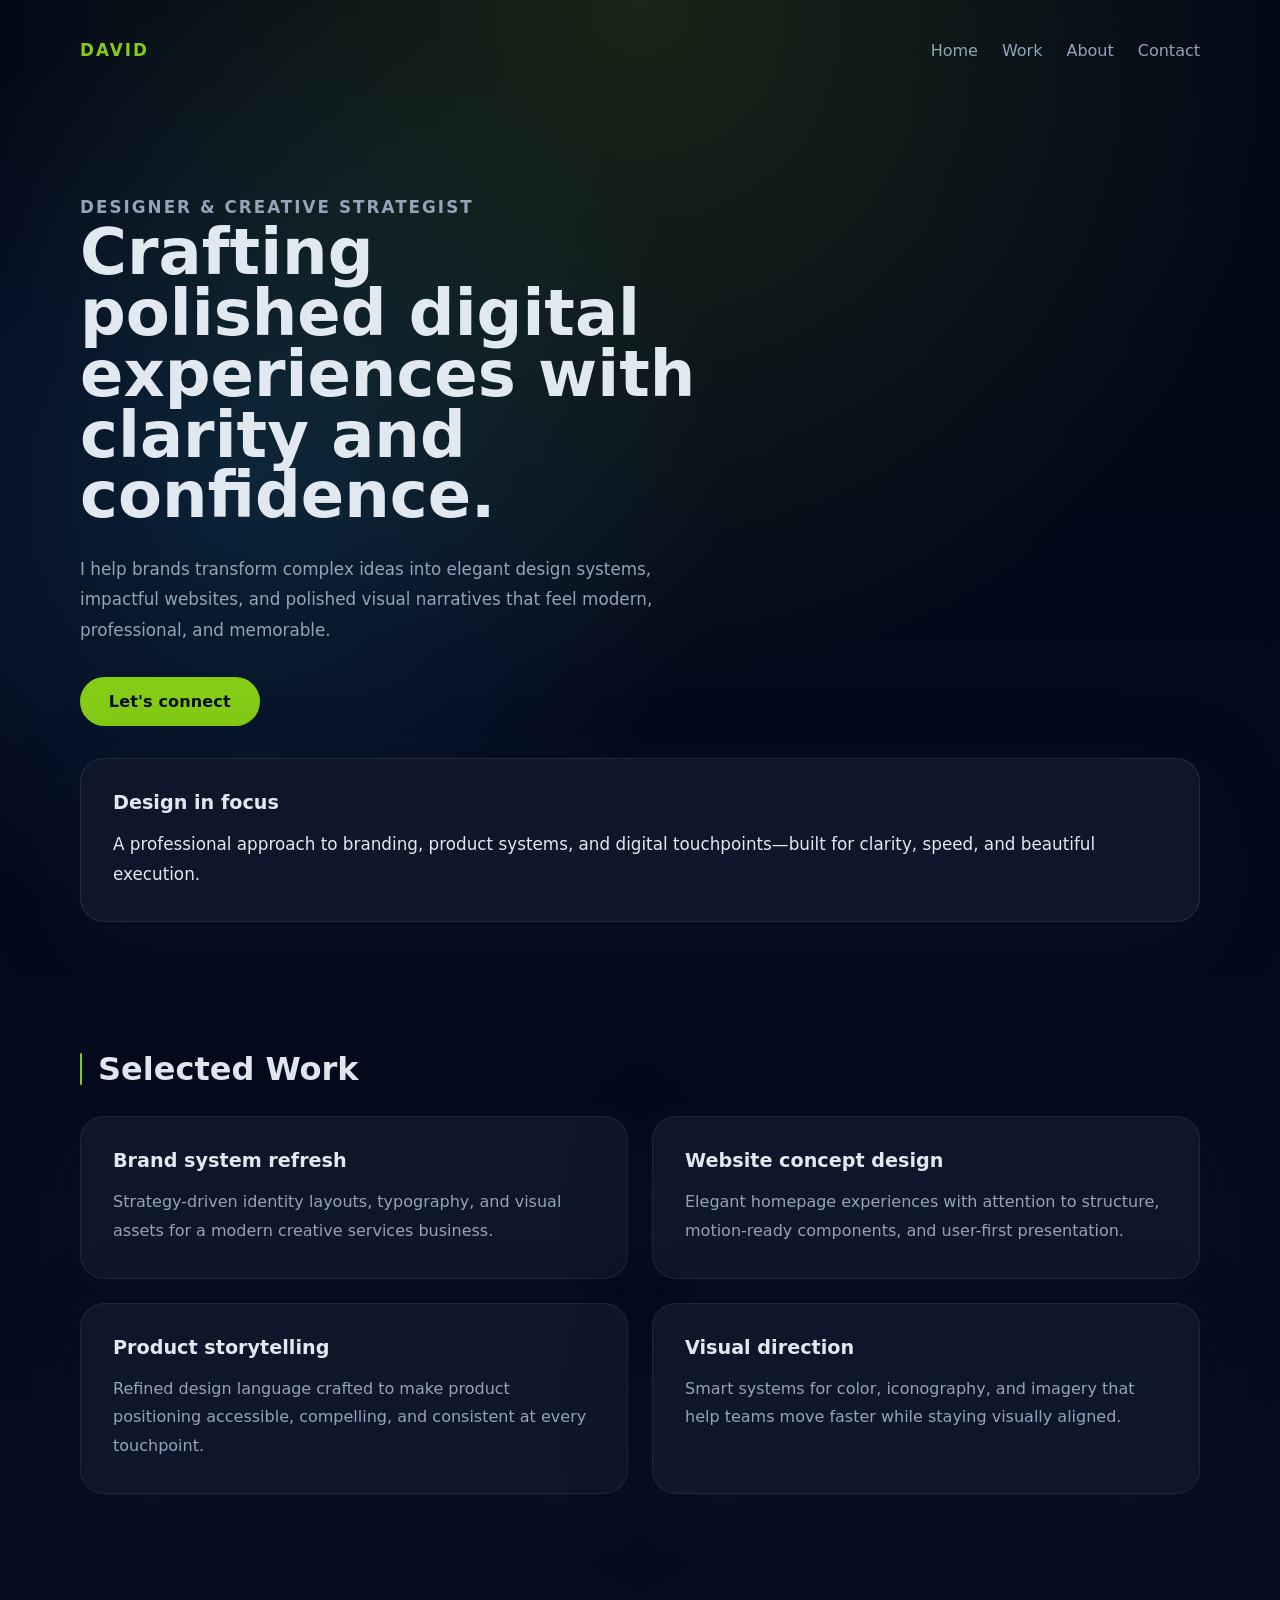
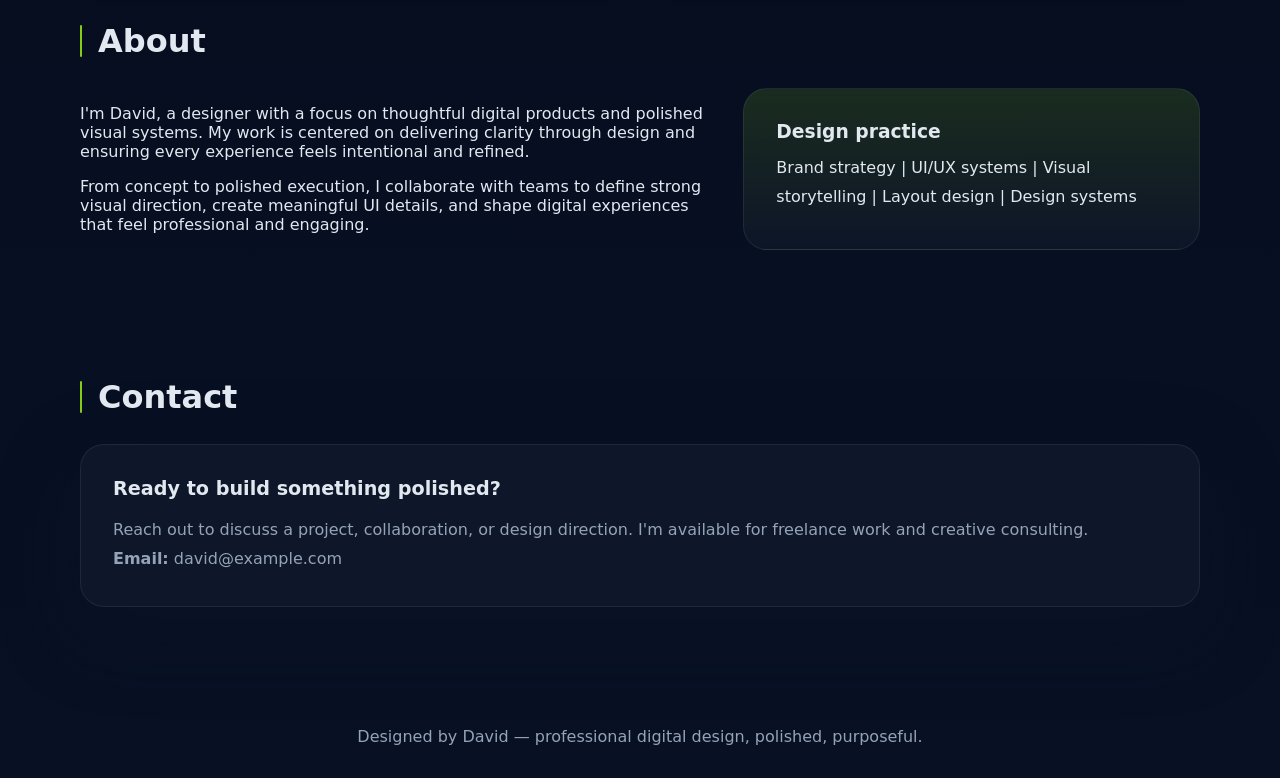
==== index.html @ 82d0fe68 "first commit" ====
<!DOCTYPE html>
<html lang="en">
  <head>
    <meta charset="UTF-8" />
    <meta name="viewport" content="width=device-width, initial-scale=1.0" />
    <title>David | Designer</title>
    <link rel="stylesheet" href="assets/css/style.css" />
  </head>
  <body>
    <header class="container header">
      <nav class="nav">
        <span class="brand">DAVID</span>
        <div class="nav-links">
          <a href="index.html">Home</a>
          <a href="work.html">Work</a>
          <a href="about.html">About</a>
          <a href="contact.html">Contact</a>
        </div>
      </nav>
    </header>

    <main class="container">
      <section class="hero">
        <div class="hero-copy">
          <p class="brand">Designer & creative strategist</p>
          <h1>Crafting polished digital experiences with clarity and confidence.</h1>
          <p>
            I help brands transform complex ideas into elegant design systems, impactful websites, and polished visual narratives that feel modern, professional, and memorable.
          </p>
          <a class="button-primary" href="#contact">Let's connect</a>
        </div>

        <aside class="hero-panel">
          <h2>Design in focus</h2>
          <p>
            A professional approach to branding, product systems, and digital touchpoints—built for clarity, speed, and beautiful execution.
          </p>
        </aside>
      </section>

      <section id="work" class="section">
        <div class="section-title">
          <span></span>
          <h2>Selected Work</h2>
        </div>
        <div class="cards grid-2">
          <article class="card">
            <h3>Brand system refresh</h3>
            <p>
              Strategy-driven identity layouts, typography, and visual assets for a modern creative services business.
            </p>
          </article>
          <article class="card">
            <h3>Website concept design</h3>
            <p>
              Elegant homepage experiences with attention to structure, motion-ready components, and user-first presentation.
            </p>
          </article>
          <article class="card">
            <h3>Product storytelling</h3>
            <p>
              Refined design language crafted to make product positioning accessible, compelling, and consistent at every touchpoint.
            </p>
          </article>
          <article class="card">
            <h3>Visual direction</h3>
            <p>
              Smart systems for color, iconography, and imagery that help teams move faster while staying visually aligned.
            </p>
          </article>
        </div>
      </section>

      <section id="about" class="section">
        <div class="section-title">
          <span></span>
          <h2>About</h2>
        </div>
        <div class="about-grid">
          <div class="about-copy">
            <p>
              I'm David, a designer with a focus on thoughtful digital products and polished visual systems. My work is centered on delivering clarity through design and ensuring every experience feels intentional and refined.
            </p>
            <p>
              From concept to polished execution, I collaborate with teams to define strong visual direction, create meaningful UI details, and shape digital experiences that feel professional and engaging.
            </p>
          </div>
          <div class="profile-panel">
            <h3>Design practice</h3>
            <p>
              Brand strategy | UI/UX systems | Visual storytelling | Layout design | Design systems
            </p>
          </div>
        </div>
      </section>

      <section id="contact" class="section">
        <div class="section-title">
          <span></span>
          <h2>Contact</h2>
        </div>
        <div class="card">
          <h3>Ready to build something polished?</h3>
          <p>
            Reach out to discuss a project, collaboration, or design direction. I'm available for freelance work and creative consulting.
          </p>
          <p>
            <strong>Email:</strong> david@example.com
          </p>
        </div>
      </section>
    </main>

    <footer class="container">
      <p>Designed by David — professional digital design, polished, purposeful.</p>
    </footer>
  </body>
</html>
---- assets/css/style.css ----
:root {
  --bg: #0f172a;
  --panel: rgba(15, 23, 42, 0.96);
  --text: #e2e8f0;
  --muted: #94a3b8;
  --accent: #84cc16;
  --accent-strong: #d9f99d;
  --shadow: 0 24px 80px rgba(15, 23, 42, 0.35);
  --radius: 24px;
  font-family: Inter, ui-sans-serif, system-ui, -apple-system, BlinkMacSystemFont, "Segoe UI", sans-serif;
}

* {
  box-sizing: border-box;
}

html {
  scroll-behavior: smooth;
}

body {
  margin: 0;
  min-height: 100vh;
  background: radial-gradient(circle at top, rgba(132, 204, 22, 0.16), transparent 28%),
    radial-gradient(circle at 20% 20%, rgba(56, 189, 248, 0.14), transparent 22%),
    linear-gradient(180deg, #020617 0%, #081124 100%);
  color: var(--text);
}

img {
  max-width: 100%;
  display: block;
}

a {
  color: inherit;
  text-decoration: none;
}

.container {
  width: min(1120px, calc(100% - 2rem));
  margin: 0 auto;
}

.header {
  padding: 2.5rem 0 1.5rem;
}

.nav {
  display: flex;
  justify-content: space-between;
  align-items: center;
  gap: 1rem;
}

.brand {
  font-size: 1.05rem;
  letter-spacing: 0.12em;
  text-transform: uppercase;
  color: var(--accent);
  font-weight: 700;
}

.nav-links {
  display: flex;
  align-items: center;
  gap: 1.5rem;
  color: var(--muted);
}

.nav-links a:hover {
  color: var(--text);
}

.hero {
  display: grid;
  gap: 2rem;
  padding: 5rem 0 4rem;
}

.hero-copy {
  max-width: 620px;
}

.hero h1 {
  margin: 0;
  font-size: clamp(3rem, 5vw, 4.5rem);
  line-height: 0.95;
}

.hero p {
  margin: 1.75rem 0 0;
  font-size: 1.05rem;
  line-height: 1.8;
  color: var(--muted);
}

.button-primary {
  display: inline-flex;
  align-items: center;
  justify-content: center;
  margin-top: 2rem;
  padding: 0.95rem 1.8rem;
  border-radius: 999px;
  background: var(--accent);
  color: #071014;
  font-weight: 700;
  letter-spacing: 0.01em;
  transition: transform 0.25s ease, box-shadow 0.25s ease;
}

.button-primary:hover {
  transform: translateY(-2px);
  box-shadow: 0 18px 45px rgba(132, 204, 22, 0.24);
}

.hero-panel {
  padding: 2rem;
  background: var(--panel);
  border: 1px solid rgba(148, 163, 184, 0.15);
  border-radius: var(--radius);
  box-shadow: var(--shadow);
}

.hero-panel h2 {
  margin: 0 0 1rem;
  font-size: 1.2rem;
}

.hero-panel p {
  margin: 0;
  color: var(--text);
  line-height: 1.75;
}

.section {
  padding: 4rem 0;
}

.section-title {
  display: flex;
  align-items: center;
  gap: 1rem;
  margin-bottom: 1.75rem;
}

.section-title span {
  display: inline-flex;
  width: 2px;
  height: 2rem;
  background: var(--accent);
  border-radius: 999px;
}

.section-title h2 {
  margin: 0;
  font-size: 2rem;
}

.cards {
  display: grid;
  gap: 1.5rem;
}

.card {
  padding: 2rem;
  background: var(--panel);
  border: 1px solid rgba(148, 163, 184, 0.12);
  border-radius: var(--radius);
  box-shadow: var(--shadow);
}

.card h3 {
  margin: 0 0 1rem;
  font-size: 1.2rem;
}

.card p {
  margin: 0;
  color: var(--muted);
  line-height: 1.8;
}

.grid-2 {
  display: grid;
  gap: 1.5rem;
  grid-template-columns: repeat(2, minmax(0, 1fr));
}

.about-grid {
  display: grid;
  gap: 1.5rem;
  grid-template-columns: 1.4fr 1fr;
}

.about-copy p {
  margin-top: 1rem;
}

.profile-panel {
  padding: 2rem;
  background: linear-gradient(180deg, rgba(132, 204, 22, 0.16), rgba(15, 23, 42, 0.82));
  border-radius: var(--radius);
  border: 1px solid rgba(148, 163, 184, 0.12);
}

.profile-panel h3,
.profile-panel p {
  margin: 0;
}

.profile-panel h3 {
  margin-bottom: 0.75rem;
}

.profile-panel p {
  color: var(--text);
  line-height: 1.8;
}

footer {
  padding: 3.5rem 0 2rem;
  color: var(--muted);
}

footer p {
  margin: 0;
  text-align: center;
}

@media (max-width: 860px) {
  .hero,
  .about-grid,
  .grid-2 {
    grid-template-columns: 1fr;
  }
}

@media (max-width: 640px) {
  .nav {
    flex-wrap: wrap;
    justify-content: center;
  }

  .nav-links {
    justify-content: center;
    flex-wrap: wrap;
  }

  .hero {
    padding-top: 3rem;
  }
}
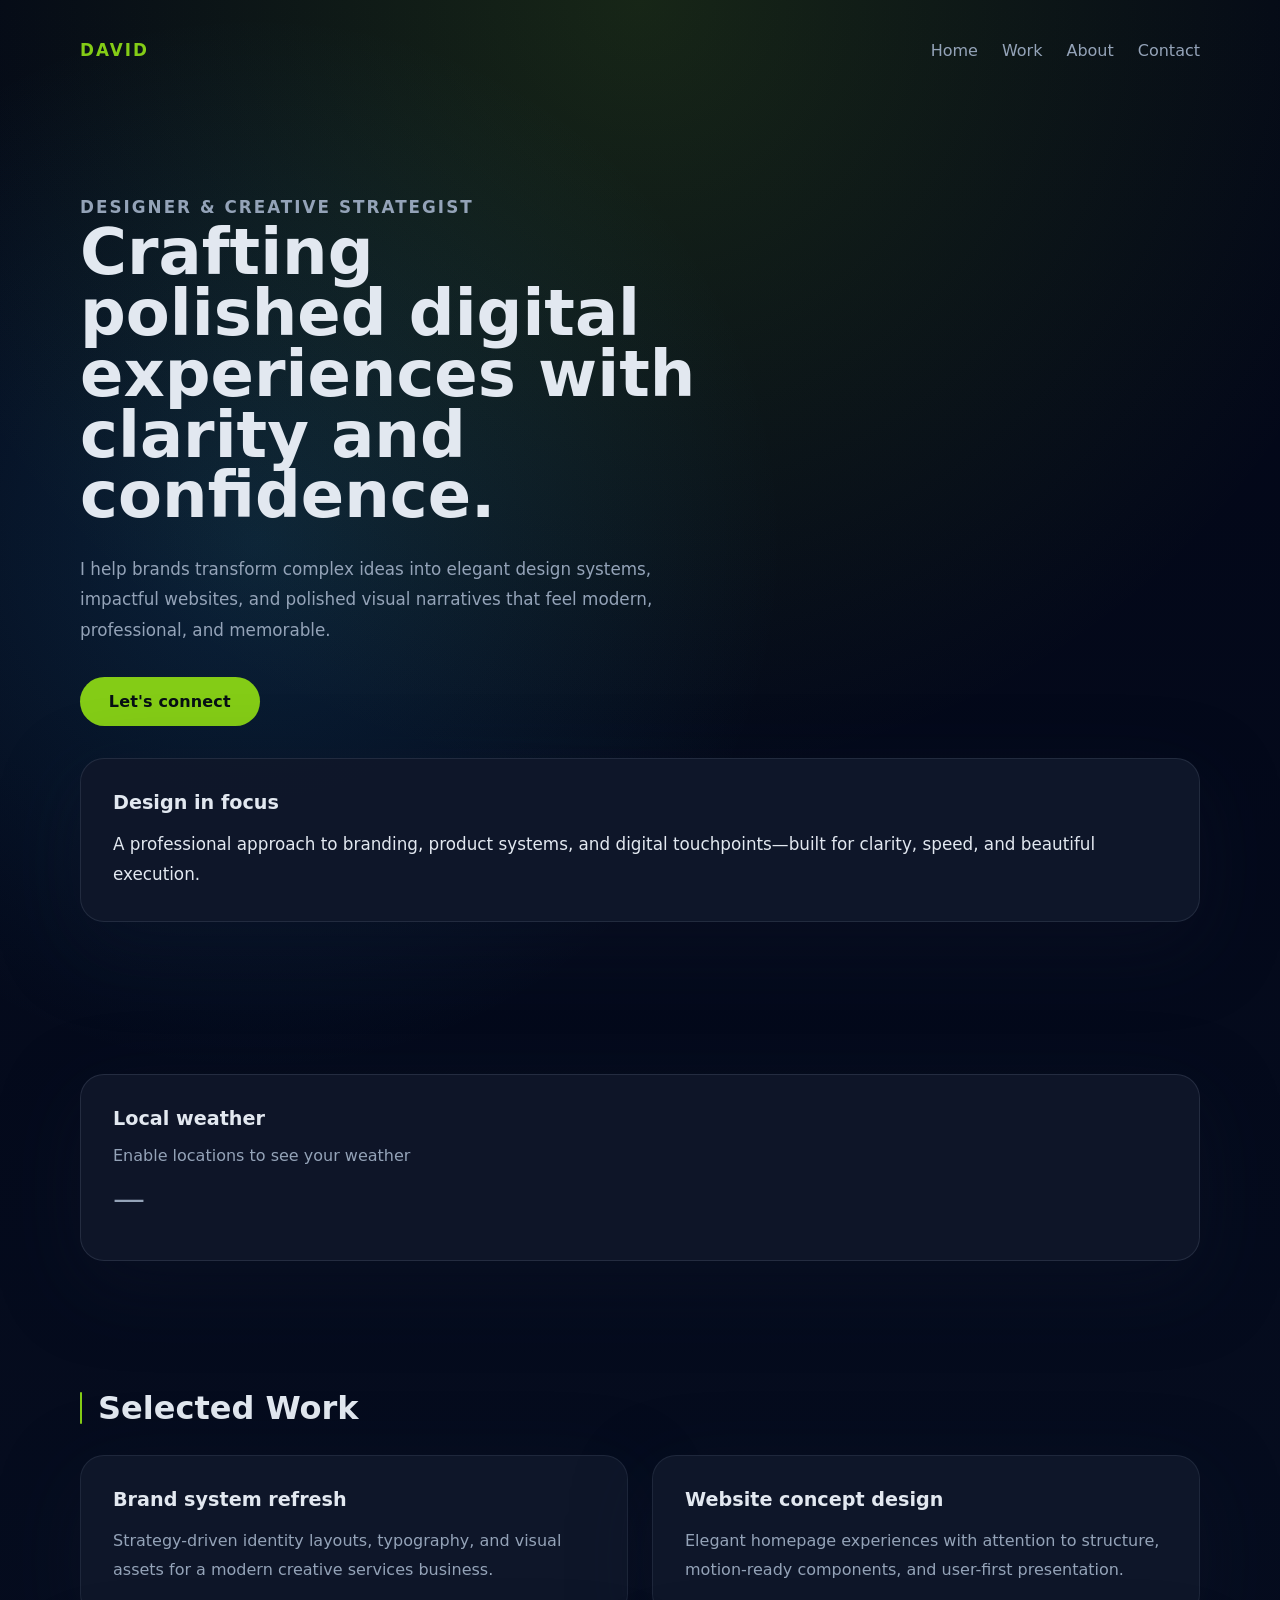
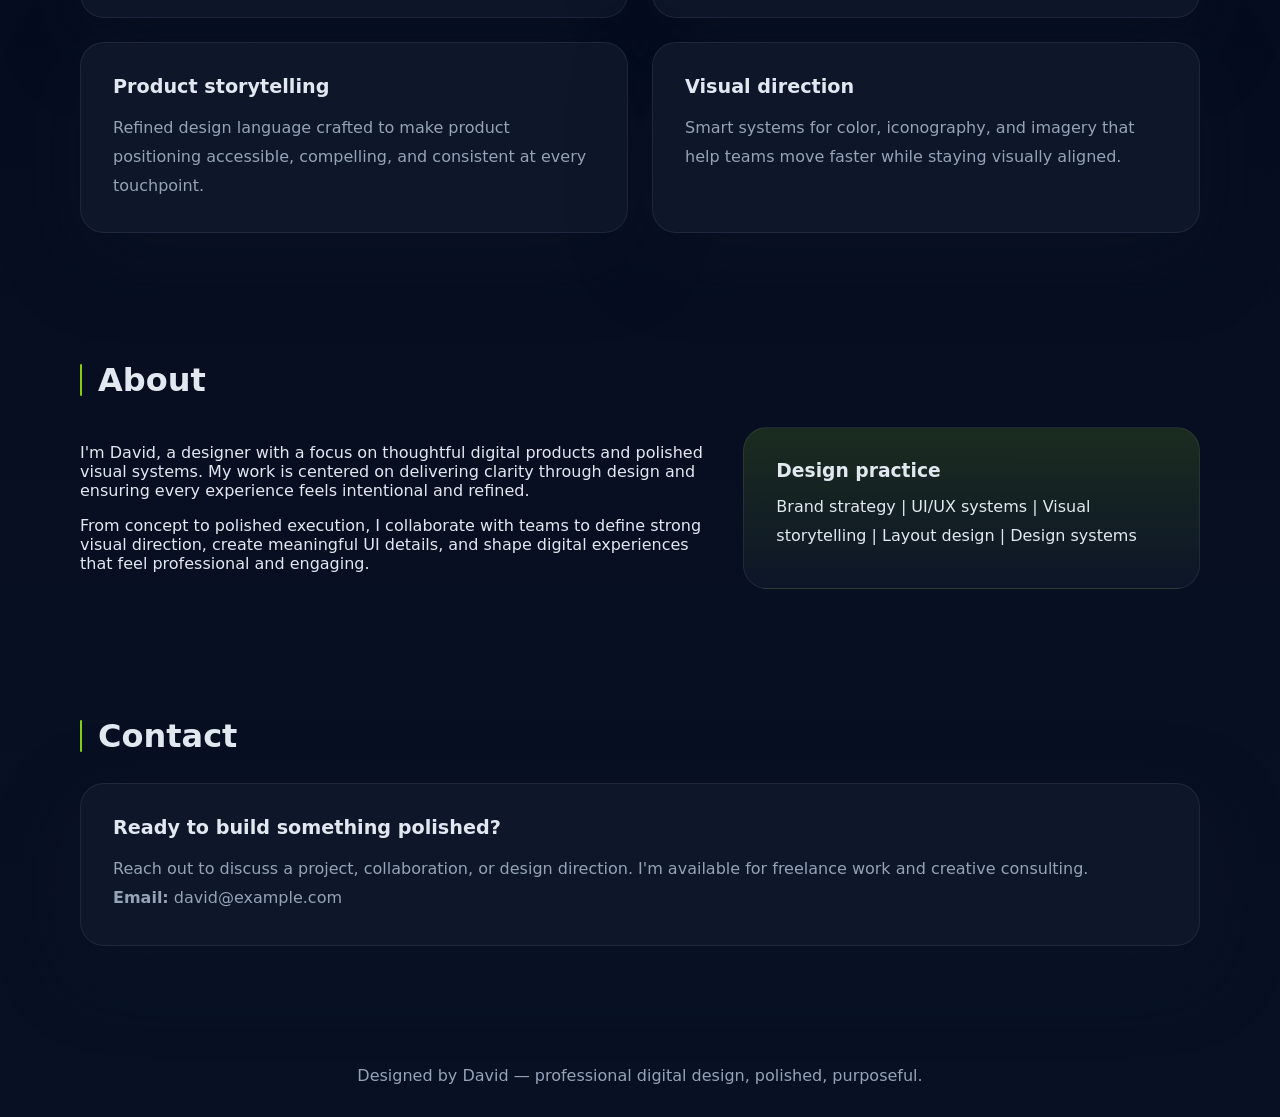
==== commit 88941842: "Add weather widget and functionality to display local weather Co-authored-by: Copilot <copilot@githu" ====
--- a/index.html
+++ b/index.html
@@ -38,6 +38,14 @@
         </aside>
       </section>
 
+      <section class="section">
+        <div class="weather-widget card" aria-live="polite">
+          <h3>Local weather</h3>
+          <p id="weather-status">Checking weather…</p>
+          <p class="weather-temp" id="weather-temp">—</p>
+        </div>
+      </section>
+
       <section id="work" class="section">
         <div class="section-title">
           <span></span>
@@ -114,5 +122,84 @@
     <footer class="container">
       <p>Designed by David — professional digital design, polished, purposeful.</p>
     </footer>
+
+    <script>
+      const weatherStatus = document.getElementById('weather-status');
+      const weatherTemp = document.getElementById('weather-temp');
+
+      const weatherConditions = {
+        0: ['Clear', '☀️'],
+        1: ['Mainly clear', '🌤️'],
+        2: ['Partly cloudy', '⛅'],
+        3: ['Overcast', '☁️'],
+        45: ['Fog', '🌫️'],
+        48: ['Fog', '🌫️'],
+        51: ['Light drizzle', '🌦️'],
+        53: ['Moderate drizzle', '🌧️'],
+        55: ['Dense drizzle', '🌧️'],
+        56: ['Freezing drizzle', '🌧️'],
+        57: ['Freezing drizzle', '🌧️'],
+        61: ['Light rain', '🌧️'],
+        63: ['Moderate rain', '🌧️'],
+        65: ['Heavy rain', '🌧️'],
+        66: ['Freezing rain', '🌧️'],
+        67: ['Freezing rain', '🌧️'],
+        71: ['Light snow', '🌨️'],
+        73: ['Moderate snow', '🌨️'],
+        75: ['Heavy snow', '🌨️'],
+        77: ['Snow grains', '❄️'],
+        80: ['Rain showers', '🌧️'],
+        81: ['Rain showers', '🌧️'],
+        82: ['Rain showers', '🌧️'],
+        85: ['Snow showers', '🌨️'],
+        86: ['Snow showers', '🌨️'],
+        95: ['Thunderstorm', '⛈️'],
+        96: ['Thunderstorm', '⛈️'],
+        99: ['Thunderstorm', '⛈️']
+      };
+
+      function updateWeatherCard(weather) {
+        const [description, emoji] = weatherConditions[weather.weathercode] || ['Unknown', '❓'];
+        weatherStatus.textContent = `${emoji} ${description}`;
+        weatherTemp.textContent = `${Math.round(weather.temperature)}°F`;
+      }
+
+      function handleError(message) {
+        weatherStatus.textContent = message;
+        weatherTemp.textContent = '—';
+      }
+
+      function fetchWeather(lat, lon) {
+        fetch(`https://api.open-meteo.com/v1/forecast?latitude=${lat}&longitude=${lon}&current_weather=true&temperature_unit=fahrenheit`)
+          .then((response) => {
+            if (!response.ok) throw new Error('Weather data unavailable');
+            return response.json();
+          })
+          .then((data) => {
+            if (data.current_weather) {
+              updateWeatherCard(data.current_weather);
+            } else {
+              handleError('Weather data unavailable');
+            }
+          })
+          .catch(() => {
+            handleError('Unable to load weather');
+          });
+      }
+
+      if ('geolocation' in navigator) {
+        navigator.geolocation.getCurrentPosition(
+          (position) => {
+            fetchWeather(position.coords.latitude, position.coords.longitude);
+          },
+          () => {
+            handleError('Enable locations to see your weather');
+          },
+          { enableHighAccuracy: true, timeout: 10000, maximumAge: 300000 }
+        );
+      } else {
+        handleError('Geolocation not supported');
+      }
+    </script>
   </body>
 </html>
--- a/assets/css/style.css
+++ b/assets/css/style.css
@@ -181,6 +181,23 @@
   line-height: 1.8;
 }
 
+.weather-widget {
+  margin-top: 1.5rem;
+  background: rgba(15, 23, 42, 0.95);
+  border: 1px solid rgba(148, 163, 184, 0.16);
+}
+
+.weather-widget h3 {
+  margin: 0 0 0.75rem;
+}
+
+.weather-temp {
+  margin: 1rem 0 0;
+  font-size: 2rem;
+  letter-spacing: -0.04em;
+  color: var(--text);
+}
+
 .grid-2 {
   display: grid;
   gap: 1.5rem;
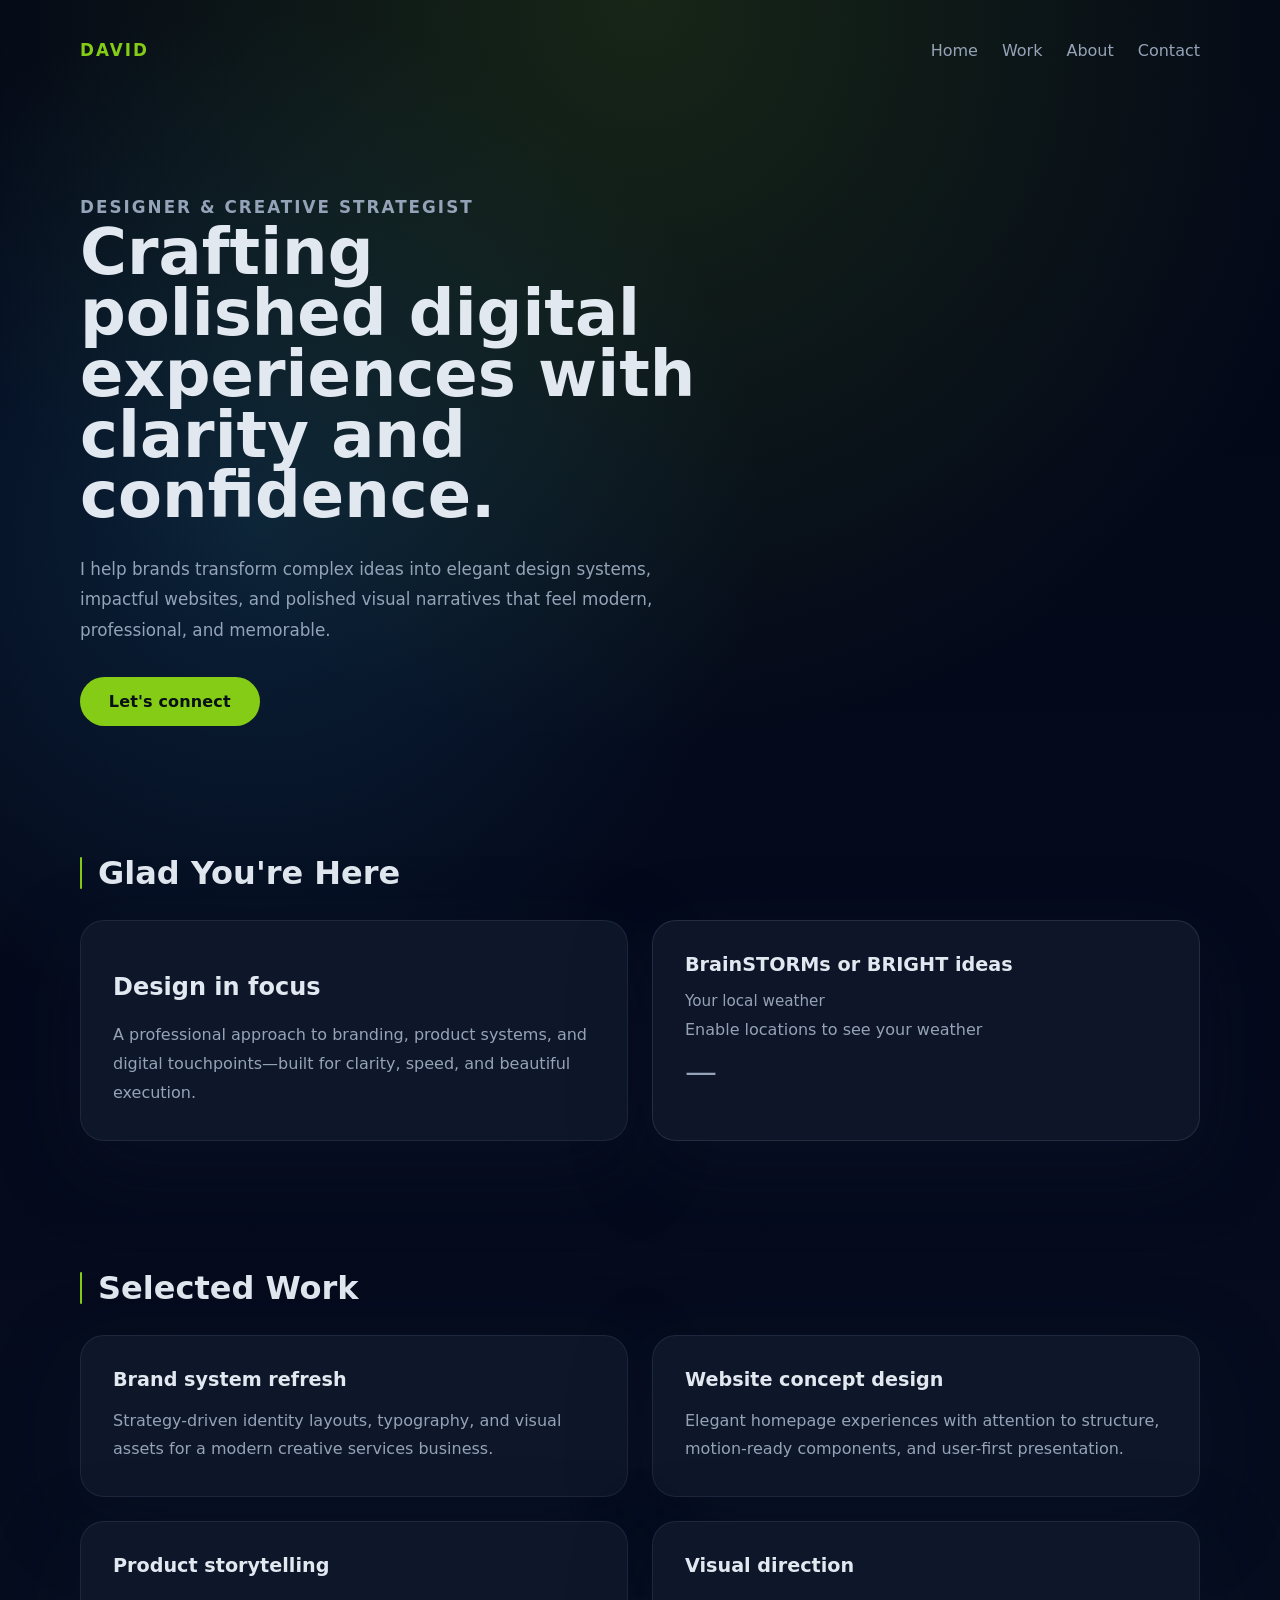
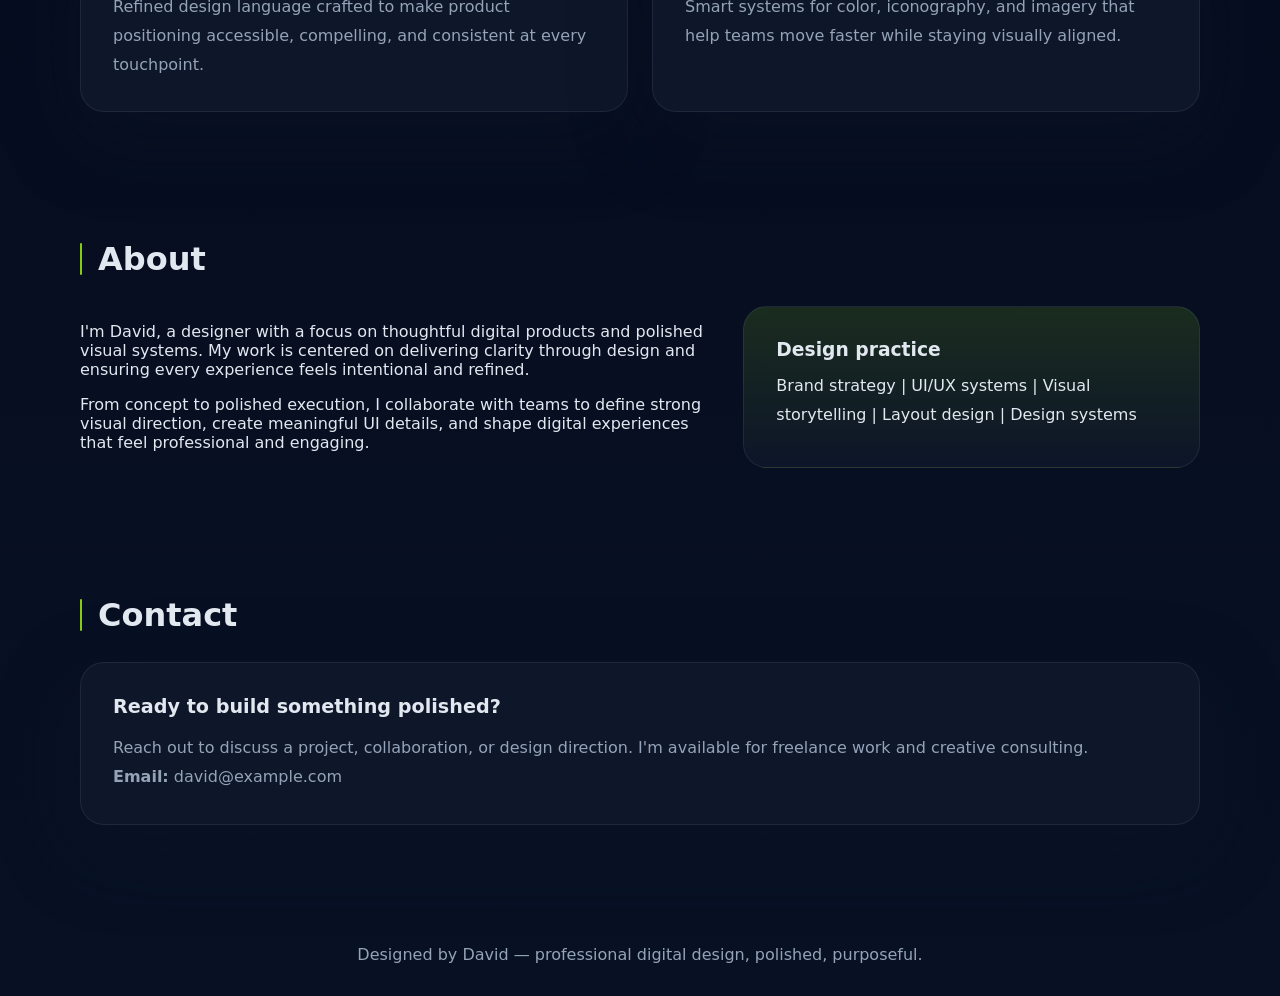
==== commit 67bca34d: "Refactor hero panel and weather widget layout for improved responsiveness and design Co-authored-by:" ====
--- a/index.html
+++ b/index.html
@@ -29,20 +29,26 @@
           </p>
           <a class="button-primary" href="#contact">Let's connect</a>
         </div>
-
-        <aside class="hero-panel">
-          <h2>Design in focus</h2>
-          <p>
-            A professional approach to branding, product systems, and digital touchpoints—built for clarity, speed, and beautiful execution.
-          </p>
-        </aside>
       </section>
 
       <section class="section">
-        <div class="weather-widget card" aria-live="polite">
-          <h3>Local weather</h3>
-          <p id="weather-status">Checking weather…</p>
-          <p class="weather-temp" id="weather-temp">—</p>
+        <div class="section-title">
+          <span></span>
+          <h2>Glad You're Here</h2>
+        </div>
+        <div class="cards grid-2">
+          <article class="card">
+            <h2>Design in focus</h2>
+            <p>
+              A professional approach to branding, product systems, and digital touchpoints—built for clarity, speed, and beautiful execution.
+            </p>
+          </article>
+          <article class="weather-widget card" aria-live="polite">
+            <h3>BrainSTORMs or BRIGHT ideas</h3>
+            <p class="weather-subhead">Your local weather</p>
+            <p id="weather-status">Checking weather…</p>
+            <p class="weather-temp" id="weather-temp">—</p>
+          </article>
         </div>
       </section>
 
--- a/assets/css/style.css
+++ b/assets/css/style.css
@@ -115,16 +115,27 @@
 }
 
 .hero-panel {
-  padding: 2rem;
-  background: var(--panel);
-  border: 1px solid rgba(148, 163, 184, 0.15);
-  border-radius: var(--radius);
-  box-shadow: var(--shadow);
+  display: grid;
+  grid-template-columns: repeat(2, minmax(0, 1fr));
+  gap: 40px;
+  align-items: start;
+}
+
+.hero-panel .card {
+  display: flex;
+  flex-direction: column;
+  height: 100%;
 }
 
 .hero-panel h2 {
   margin: 0 0 1rem;
   font-size: 1.2rem;
+}
+
+@media (max-width: 860px) {
+  .hero-panel {
+    grid-template-columns: 1fr;
+  }
 }
 
 .hero-panel p {
@@ -182,13 +193,19 @@
 }
 
 .weather-widget {
-  margin-top: 1.5rem;
   background: rgba(15, 23, 42, 0.95);
   border: 1px solid rgba(148, 163, 184, 0.16);
 }
 
 .weather-widget h3 {
   margin: 0 0 0.75rem;
+}
+
+.weather-subhead {
+  margin: 0.5rem 0 1rem;
+  color: var(--muted);
+  font-size: 0.95rem;
+  line-height: 1.6;
 }
 
 .weather-temp {
